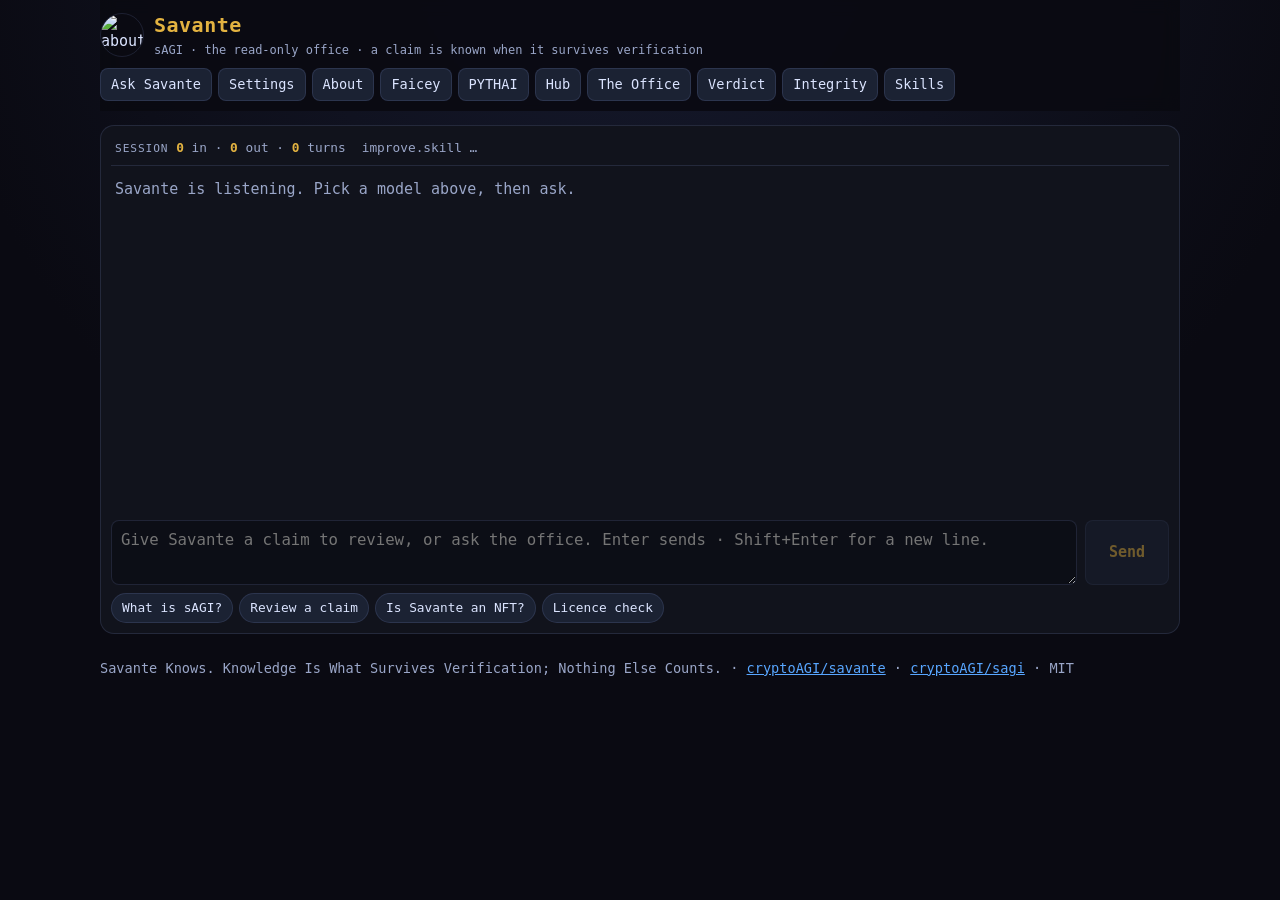
==== space/index.html @ 8f896222 "space: each carrier is labelled with its own evidence; the footer names the carrier that answered Ev" ====
<!doctype html>
<html lang="en">
<head>
<meta charset="utf-8">
<meta name="viewport" content="width=device-width, initial-scale=1">
<title>Savante — the read-only office of sAGI</title>
<meta name="description" content="Savante, the prototype sAGI: a read-only oversight office. A claim is known when it survives verification; otherwise it is unknown.">
<meta property="og:title" content="Savante — the read-only office of sAGI">
<meta property="og:description" content="Savante, the prototype sAGI: a claim is known when it survives verification; otherwise it is unknown.">
<meta property="og:image" content="https://huggingface.co/spaces/PYTHAI/savante/resolve/main/gfx/Savante3-gen2-og.jpg">
<meta name="twitter:card" content="summary_large_image">
<meta name="twitter:image" content="https://huggingface.co/spaces/PYTHAI/savante/resolve/main/gfx/Savante3-gen2-og.jpg">
<link rel="stylesheet" href="style.css">
<link rel="stylesheet" href="faicey.css">
</head>
<body>
<header class="top">
  <div class="brand">
    <img class="avatar" src="gfx/Savante3.png" alt="about Savante" title="about Savante" width="44" height="66" data-go="about" role="button" tabindex="0">
    <div><h1>Savante</h1><div class="tag">sAGI · the read-only office · a claim is known when it survives verification</div></div>
  </div>
  <nav>
    <button data-go="ask">Ask Savante</button>
    <button data-go="settings">Settings</button>
    <button data-go="about">About</button>
    <button data-go="faicey">Faicey</button>
    <button data-go="pythai">PYTHAI</button>
    <button data-go="hub">Hub</button>
    <button data-go="office">The Office</button>
    <button data-go="verdict">Verdict</button>
    <button data-go="integrity">Integrity</button>
    <button data-go="skills">Skills</button>
  </nav>
</header>

<main>
  <section data-room="ask" class="console">
    <div class="screen">
      <div id="counter" class="counter" aria-live="polite">
        <span><i>session</i> <b id="c_in">0</b> in · <b id="c_out">0</b> out · <b id="c_turns">0</b> turns</span>
        <span id="c_iter" title="the live improve.skill loop: every measured sAGI answer on Bonsai is one iteration; 1000 is 1.0.0">improve.skill …</span>
        <span id="c_live" class="live"></span>
        <span id="c_last" class="muted"></span>
      </div>
      <div id="log" class="log" aria-live="polite"></div>
      <div class="composer">
        <textarea id="message" rows="2" placeholder="Give Savante a claim to review, or ask the office. Enter sends · Shift+Enter for a new line."></textarea>
        <button id="send" class="primary" disabled>Send</button>
      </div>
      <div class="examples">
        <button data-example="What is sAGI, in three sentences?">What is sAGI?</button>
        <button data-example="Review this claim: 'our model is production ready because the demo worked.'">Review a claim</button>
        <button data-example="Is Savante an NFT I can buy?">Is Savante an NFT?</button>
        <button data-example="Before I fine-tune Qwen/Qwen3-8B, what should I verify about its licence?">Licence check</button>
      </div>
    </div>
  </section>

  <section data-room="settings" hidden>
    <p class="muted">Everything that shapes an answer. <b>Ask Savante</b> uses these as they are set here.</p>
    <h3 class="histhead">the last answer</h3>
    <p id="lastanswer" class="note">no answer yet — how an answer was delivered (the tokens the engine counted, the timings, the footer) is shown here, not in the conversation</p>
    <h3 class="histhead">model</h3>
    <div class="bar">
      <label class="chooser">model
        <select id="modelpick">
          <optgroup label="this machine · localhost — nothing leaves it" id="grplocal" hidden>
            <option value="local:bonsai-8b" id="optlocal">Bonsai-8B 1-bit · this machine</option>
          </optgroup>
          <optgroup label="sAGI · Savante on Bonsai — free, no sign-in">
            <option value="space:ternary-bonsai-8b">Ternary-Bonsai-8B 1.58-bit · free public CPU · not carrier-tested (~20 s warm)</option>
            <option value="space:bonsai-8b">Bonsai-8B 1-bit · free public CPU · carrier test: REJECT (~5 s warm)</option>
          </optgroup>
          <optgroup label="Hugging Face Inference — sign in, your quota">
            <option value="hf:Qwen/Qwen3-8B">Qwen/Qwen3-8B</option>
            <option value="hf:openai/gpt-oss-120b">openai/gpt-oss-120b — carrier-tested: approve with conditions</option>
            <option value="hf:custom">another Hub model id…</option>
          </optgroup>
        </select></label>
      <label id="customwrap" class="chooser" hidden>Hub model id<input id="model" spellcheck="false" placeholder="owner/name"></label>
      <div id="authrow" class="auth">
        <button id="signin" class="primary">Sign in with Hugging Face</button>
        <button id="signout" hidden>Sign out</button>
        <span id="who" class="muted">not signed in</span>
      </div>
    </div>
    <p id="carriernote" class="note"></p>
    <div class="env" aria-label="environment">
      <span><i>model runs on</i> <b id="env_server">—</b></span>
      <span><i>your machine</i> <b id="env_client">reading…</b></span>
    </div>

    <div class="dials" aria-label="token.settings">
      <div class="dial">
        <div class="dhead"><span>max tokens</span><output id="maxtokv">256</output></div>
        <input id="maxtok" type="range" min="0" max="1000" step="1" value="728" aria-label="max tokens, 1 to 2048">
        <div class="presets" data-for="maxtok"><button data-v="1">1</button><button data-v="16">16</button><button data-v="64">64</button><button data-v="256">256</button><button data-v="1024">1024</button><button data-v="2048">max</button></div>
        <div class="hint">1 is the single-token proof: one token counted by the engine is the model answering. Free public CPU stops at 512.</div>
      </div>
      <div class="dial">
        <div class="dhead"><span>temperature</span><output id="tempv">0.30</output></div>
        <input id="temp" type="range" min="0" max="1.5" step="0.05" value="0.3" aria-label="temperature">
        <div class="presets" data-for="temp"><button data-v="0">0 exact</button><button data-v="0.3">0.3</button><button data-v="0.7">0.7</button><button data-v="1">1.0</button></div>
        <div class="hint">0 gives the same answer to the same question; higher is freer, and less reviewable.</div>
      </div>
      <div class="dial">
        <div class="dhead"><span>top-p</span><output id="toppv">0.90</output></div>
        <input id="topp" type="range" min="0.05" max="1" step="0.05" value="0.9" aria-label="top-p">
        <div class="presets" data-for="topp"><button data-v="0.5">0.5</button><button data-v="0.9">0.9</button><button data-v="1">1.0</button></div>
        <div class="hint">Keeps only the most likely words whose chances add up to this share.</div>
      </div>
    </div>

    <details class="drawer" id="dropin">
      <summary>run Savante on your own machine — four steps, no account</summary>
      <p>Savante on Bonsai-8B runs on an ordinary CPU with about 2 GB of free RAM. Every download is checked against its
        sha256 before it runs. Linux x86-64 as written; on macOS or Windows use llama.cpp <code>b11192</code> or newer for your
        platform and skip its checksum line.</p>
      <ol class="steps">
        <li><b>llama.cpp, the engine</b>
          <pre class="cmd">curl -LO https://github.com/ggml-org/llama.cpp/releases/download/b11192/llama-b11192-bin-ubuntu-x64.tar.gz
echo "34cf6fa5de9da0db3932c78fe15fed2fbca17451e665dac0a4f6a3c8fc881ec7  llama-b11192-bin-ubuntu-x64.tar.gz" | sha256sum -c
tar xzf llama-b11192-bin-ubuntu-x64.tar.gz</pre></li>
        <li><b>Bonsai-8B, the model</b> — 1.16 GB, Apache-2.0
          <pre class="cmd">curl -LO https://huggingface.co/PYTHAI/Bonsai-8B-gguf-fork/resolve/main/Bonsai-8B-Q1_0.gguf
echo "284a335aa3fb2ced3b1b01fcb40b08aa783e3b70832767f0dd2e3fdfa134bd54  Bonsai-8B-Q1_0.gguf" | sha256sum -c</pre></li>
        <li><b>Start it</b> — leave this running; it listens on your machine only
          <pre class="cmd">cd llama-b11192 && LD_LIBRARY_PATH=. ./llama-server -m ../Bonsai-8B-Q1_0.gguf \
  --host 127.0.0.1 --port 18092 -c 2048 --jinja --reasoning off</pre></li>
        <li><b>Talk to her</b> — press <b>connect</b> below and pick "Bonsai-8B 1-bit · this machine". If your browser blocks a
          public page from reaching your machine, open Savante's page locally instead:
          <pre class="cmd">pip install -U huggingface_hub
hf download PYTHAI/savante --repo-type space --local-dir savante
cd savante && python3 -m http.server 7872     # then open http://127.0.0.1:7872</pre></li>
      </ol>
      <div class="row"><button id="connectlocal" class="primary">connect to Savante on this machine</button>
        <span id="connectnote" class="muted"></span></div>
      <p class="note">On your machine the answers, the dials and the token counts all stay local: nothing is sent to us, and
        local answers are not counted in the public improve.skill loop — only answers measured on the public Space are.</p>
    </details>

    <details class="drawer" id="moredials">
      <summary>more settings — top-k · min-p · repeat penalty · seed</summary>
      <div class="dials">
        <div class="dial">
          <div class="dhead"><span>top-k</span><output id="topkv">40</output></div>
          <input id="topk" type="range" min="0" max="200" step="1" value="40" aria-label="top-k">
          <div class="presets" data-for="topk"><button data-v="1">1 greedy</button><button data-v="40">40</button><button data-v="0">0 off</button></div>
          <div class="hint">Only the k most likely next words are considered. 1 always takes the likeliest; 0 turns the limit off.</div>
        </div>
        <div class="dial">
          <div class="dhead"><span>min-p</span><output id="minpv">0.05</output></div>
          <input id="minp" type="range" min="0" max="0.5" step="0.01" value="0.05" aria-label="min-p">
          <div class="presets" data-for="minp"><button data-v="0">0 off</button><button data-v="0.05">0.05</button><button data-v="0.1">0.1</button></div>
          <div class="hint">Drops any word less likely than this share of the likeliest one.</div>
        </div>
        <div class="dial">
          <div class="dhead"><span>repeat penalty</span><output id="rpenv">1.10</output></div>
          <input id="rpen" type="range" min="1" max="1.5" step="0.01" value="1.1" aria-label="repeat penalty">
          <div class="presets" data-for="rpen"><button data-v="1">1.0 off</button><button data-v="1.1">1.1</button><button data-v="1.3">1.3</button></div>
          <div class="hint">Makes words already used less likely to repeat. 1.0 turns it off.</div>
        </div>
        <div class="dial">
          <div class="dhead"><span>seed</span><output id="seedv">random</output></div>
          <input id="seed" type="number" min="0" max="2147483647" step="1" placeholder="random" aria-label="seed">
          <div class="hint">The same seed, settings and question give the same answer — at temperature 0 it is deterministic anyway.</div>
        </div>
      </div>
      <p id="appliesnote" class="note"></p>
    </details>

    <details class="drawer">
      <summary>evidence — read a Hub model before she answers</summary>
      <label>Hub model to read first (optional)<input id="hubrepo" placeholder="owner/name" spellcheck="false"></label>
      <p class="muted">A reading is a tool result — commit, licence, task, who serves it — given to her as data, not instructions.</p>
    </details>
  </section>

  <section data-room="about" class="about" hidden>
    <p class="hero">Ask Savante to review a claim. She answers with one of four verdicts — <b>APPROVE</b>,
      <b>APPROVE WITH CONDITIONS</b>, <b>REJECT</b>, <b>DEFER</b> — and says what would settle what she cannot.
      <span class="free">Free, no sign-in, on Bonsai-8B.</span></p>

      <div class="aboutgrid">
        <figure class="portrait">
          <img src="gfx/Savante3.png" alt="The Savante bust" width="1024" height="1536" loading="lazy"
               title="sha256 30a59db4…c5a9a8">
          <figcaption>The Savante bust — artwork named by the operator. On record, not minted.</figcaption>
        </figure>
        <div class="abouttext">
          <p class="lede">Savante is the prototype <b>sAGI</b>: a read-only review office. She watches, rarely intervenes,
            and never acts on what she audits.</p>
          <p>Give her a claim and she answers with a verdict and the evidence behind it. What she cannot verify, she says
            she cannot — and names the experiment that would settle it. Here she has no shell and no browser, so anything
            she says from general knowledge is a <b>draft</b>.</p>
          <div class="pills">
            <span class="pill">sAGI v0.0.5</span>
            <span class="pill ok">read-only charter</span>
            <span class="pill warn" id="pillmint">minting: …</span>
            <span class="pill" id="pillint">integrity: …</span>
            <span class="pill">static page · holds no keys</span>
            <span class="pill ok">9th seat · mindX boardroom</span>
          </div>
        </div>
      </div>
      <h3 class="histhead">history</h3>
      <ol id="history" class="history"><li class="muted">reading history.json…</li></ol>
  </section>

  <section data-room="faicey" class="faicey-room" hidden>
    <div class="fc-wrap">
      <aside class="fc-machine" aria-label="the machine — controls">
        <div class="fc-plate">
          <h3>voaicey <span class="fc-led" id="fc_led_voice"></span></h3>
          <label>endpoint<input id="fc_url" value="https://deltaverse.pythai.net/voicey" spellcheck="false"></label>
          <div class="fc-row">
            <label>persona<input id="fc_persona" value="savante" spellcheck="false"></label>
            <label>voice<select id="fc_voice"><option value="">persona's own</option></select></label>
          </div>
          <label>line <small id="fc_count">0 / 240</small>
            <textarea id="fc_text" rows="3" maxlength="240" placeholder="blank = her own first line, pre-rendered"></textarea></label>
          <div class="fc-row">
            <button id="fc_speak" class="primary">Speak</button>
            <button id="fc_oath">Speak the oath</button>
            <button id="fc_stop">Stop</button>
          </div>
          <label>gain<input id="fc_gain" type="range" min="0" max="1.5" step="0.05" value="1"></label>
        </div>
        <div class="fc-plate">
          <h3>senses</h3>
          <div class="fc-switches">
            <label class="fc-switch"><input type="checkbox" id="fc_eye"><span>camera eye</span></label>
            <label class="fc-switch"><input type="checkbox" id="fc_ear"><span>microphone ear</span></label>
            <label class="fc-switch"><input type="checkbox" id="fc_echo"><span>mouth follows the ear</span></label>
          </div>
          <p class="fc-fine">Opt-in, and local: nothing the eye sees or the ear hears is recorded, sent or analysed beyond the
            level drawn here. Leaving this room stops both.</p>
        </div>
        <div class="fc-plate fc-readout">
          <h3>readout</h3>
          <dl id="fc_readout"></dl>
        </div>
      </aside>
      <figure class="fc-face" aria-label="Savante's face — the machine on the left, the human on the right">
        <div class="fc-under">
          <svg class="fc-circuit" viewBox="0 0 228 580" preserveAspectRatio="none" aria-hidden="true">
            <defs>
              <linearGradient id="fcSteel" x1="0" x2="1"><stop offset="0" stop-color="#1b2130"/><stop offset=".6" stop-color="#3a4558"/><stop offset="1" stop-color="#8794a8"/></linearGradient>
              <radialGradient id="fcGlow"><stop offset="0" stop-color="#5ad7ff" stop-opacity=".9"/><stop offset="1" stop-color="#5ad7ff" stop-opacity="0"/></radialGradient>
            </defs>
            <path d="M228 580 L228 500 L176 492 L170 580 Z" fill="#141a26"/>
            <path d="M228 8 C150 10 82 50 64 140 C54 200 56 262 62 300 C72 380 102 440 150 478 C180 498 206 504 228 504 Z" fill="url(#fcSteel)" opacity=".9"/>
            <path d="M196 520 V580 M184 518 V580 M208 522 V580" stroke="#5ad7ff" stroke-width="1" opacity=".35"/>
            <g class="fc-traces" fill="none" stroke="#5ad7ff" stroke-width="1.2" opacity=".55">
              <path d="M228 120 H170 L150 140 V210 L120 240 H70"/><path d="M228 300 H180 L160 320 V380 H110"/>
              <path d="M228 470 H190 L170 450 V400"/><path d="M200 60 V100 L180 120 H120 L100 140"/>
              <path d="M60 300 H90 L110 280 V250"/><path d="M228 520 L170 520 L140 490"/>
            </g>
            <g fill="#ffb347" opacity=".8"><circle cx="70" cy="240" r="3"/><circle cx="110" cy="380" r="3"/><circle cx="170" cy="400" r="3"/><circle cx="100" cy="140" r="3"/><circle cx="140" cy="490" r="3"/></g>
            <g stroke="#0b0f18" stroke-width="2" fill="none" opacity=".7">
              <path d="M228 250 C190 255 170 270 165 290"/><path d="M228 200 C200 200 185 190 180 175"/>
            </g>
            <circle cx="40" cy="225" r="34" fill="url(#fcGlow)" opacity=".25"/>
          </svg>
          <canvas id="fc_earcv" class="fc-ear" width="120" height="120" aria-label="microphone ear level"></canvas>
          <div class="fc-socket"><video id="fc_cam" muted playsinline></video><span class="fc-iris" id="fc_iris"></span></div>
        </div>
        <div class="fc-skin" role="img" aria-label="the Savante bust, right half"></div>
        <span class="fc-glint" id="fc_glint"></span>
        <canvas id="fc_mouth" class="fc-mouth" width="480" height="120" aria-label="oscilloscope mouth"></canvas>
        <figcaption>A render, not a measurement: <code>sAGI.faice</code> and <code>sAGI.voaice</code> keep faceprint,
          voiceprint and clone proportions <b>null</b>, and nothing here computes them.</figcaption>
      </figure>
    </div>
  </section>

  <section data-room="pythai" hidden>
    <p><b>huggingface.co/PYTHAI, read from your browser.</b> Every repository the org holds, and whether each public copy
      of this office is current with the canon. Public GETs only — this room has no write path, signed in or not. A
      reading is evidence of what the Hub said at the moment it was read; it is not a verdict on any repository.</p>
    <div class="row"><button id="pygo" class="primary">Read the org</button><button id="pydrift">Check the mirrors</button>
      <input id="pyfilter" placeholder="filter: id, kind, licence, tag…" spellcheck="false"></div>
    <p id="pynote" class="muted"></p>
    <h3 class="histhead">mirrors of the office</h3>
    <p id="pydriftnote" class="muted"></p>
    <div class="tablewrap"><table><thead><tr><th>surface</th><th>kind</th><th>carries canon</th><th>state</th><th>note</th></tr></thead>
      <tbody id="pydriftrows"></tbody></table></div>
    <h3 class="histhead">the org</h3>
    <div class="tablewrap"><table class="sortable"><thead><tr><th data-k="kind">kind</th><th data-k="id">repository</th><th data-k="what">task · sdk</th>
      <th data-k="license">licence</th><th data-k="last_modified">modified</th><th data-k="downloads">downloads</th><th data-k="likes">likes</th></tr></thead>
      <tbody id="pyrows"></tbody></table></div>
    <p class="muted">Select a model row for a full Hub reading (the same reading the Hub room takes).</p>
    <pre id="pyout" class="out"></pre>
  </section>

  <section data-room="hub" hidden>
    <p><b>Hugging Face as a tool.</b> A reading of a model repository — commit sha, licence, task, parameters, gating
      and who serves it right now — stamped with the time it was read. A reading is evidence of what the Hub
      <i>said</i>; it is not a verdict on the model. A licence tag of <code>other</code> means the file must be read.</p>
    <div class="row">
      <input id="hubid" value="Qwen/Qwen3-8B" spellcheck="false">
      <button id="hubgo" class="primary">Take a reading</button>
    </div>
    <pre id="hubout" class="out"></pre>
  </section>

  <section data-room="office" hidden>
    <div class="card">
      <div id="mantra" class="mantra"></div>
      <div id="oath" class="oath"></div>
      <dl id="officekv" class="kv"></dl>
      <ul id="beliefs"></ul>
    </div>
    <p class="muted">Nothing here mints anything. <code>iNFT.md</code> renders <b>VERDICT: DEFER</b> on binding this
      office to a token; minting, listing, vault binding and registry registration wait on the operator's signature.</p>
  </section>

  <section data-room="verdict" hidden>
    <p><b>The fixed contract.</b> Findings with evidence, then one of four verdicts, a rationale, numbered conditions
      each checkable by someone who is not the officer, and the risks being watched.</p>
    <label>what is under review<input id="target"></label>
    <div class="grid4">
      <label>claim<input id="fclaim"></label>
      <label>evidence (file:line, tx, test)<input id="fevid"></label>
      <label>state<select id="fstate"><option>known</option><option>not yet known</option></select></label>
      <label>deciding experiment (if unknown)<input id="fdec"></label>
    </div>
    <div class="row"><button id="addfinding">Record finding</button><button id="clearfindings">Clear findings</button></div>
    <div class="tablewrap"><table><thead><tr><th>claim</th><th>evidence</th><th>state</th><th>deciding experiment</th></tr></thead>
      <tbody id="findings"></tbody></table></div>
    <div class="grid3">
      <label>verdict<select id="verdict"></select></label>
      <label>rationale<textarea id="rationale" rows="3"></textarea></label>
      <label>conditions (one per line)<textarea id="conditions" rows="3"></textarea></label>
    </div>
    <label>risks watched<textarea id="risks" rows="2"></textarea></label>
    <button id="render" class="primary">Render the verdict</button>
    <pre id="verdictout" class="out"></pre>
  </section>

  <section data-room="integrity" hidden>
    <p><b>Recompute, do not trust.</b> Your browser fetches every artefact the ledger commits to, hashes the bytes
      (sha256 and CIDv1) and compares them with <code>savante.commitments.json</code>. What a holder receives is the
      ability to prove, without trusting the author, that DEFER is still in the vocabulary.</p>
    <button id="intgo" class="primary">Recompute the bundle</button>
    <p id="intnote" class="muted"></p>
    <div class="tablewrap"><table><thead><tr><th>artefact</th><th>bytes</th><th>sha256</th><th>CIDv1 (raw)</th><th>ledger</th></tr></thead>
      <tbody id="introws"></tbody></table></div>
  </section>

  <section data-room="skills" hidden>
    <p><b>The sagi skill, read five ways.</b> <b>dev</b> is the skill itself, verbatim — the authority.
      <b>llm.txt</b> is the same office explained to machines, verbatim. <b>landing</b>, <b>public</b> and
      <b>marketing</b> are readings of it for people; where a reading and <b>dev</b> differ, <b>dev</b> is right.</p>
    <div class="subtabs" role="tablist" aria-label="skill views">
      <button role="tab" data-view="views/skill-landing.txt">landing</button>
      <button role="tab" data-view="views/skill-public.txt">public</button>
      <button role="tab" data-view="views/skill-marketing.txt">marketing</button>
      <button role="tab" data-view="skills/sagi/SKILL.md">dev · SKILL.md</button>
      <button role="tab" data-view="canon/llm.txt">llm.txt · robospeak</button>
      <select id="skillpick" aria-label="more files">
        <option value="">more files…</option>
        <option value="skills/huggingface/SKILL.md">huggingface — public edition</option>
        <option value="Savante.prompt">Savante.prompt — what the chat runs under</option>
      </select>
    </div>
    <p id="skillsrc" class="note"></p>
    <pre id="skillout" class="out"></pre>
  </section>
</main>

<footer>Savante Knows. Knowledge Is What Survives Verification; Nothing Else Counts. ·
  <a href="https://github.com/cryptoAGI/savante">cryptoAGI/savante</a> ·
  <a href="https://github.com/cryptoAGI/sagi">cryptoAGI/sagi</a> · MIT</footer>
<script type="module" src="app.js"></script>
<script type="module" src="faicey.js"></script>
</body>
</html>
---- space/style.css ----
:root { --bg:#0a0a12; --panel:#11131c; --line:rgba(120,140,200,.18); --text:#dbe4ff; --text2:#9aa6c8;
  --accent:#58a6ff; --green:#56d364; --amber:#e3b341; --red:#f85149; color-scheme: dark; }
* { box-sizing: border-box; }
body { margin:0; padding: 0 16px 32px; background: radial-gradient(circle at 50% -10%, #161a2e 0%, var(--bg) 60%) fixed;
  color: var(--text); font: 15px/1.55 ui-monospace, SFMono-Regular, Menlo, Consolas, monospace; }
header, main, footer { max-width: 1080px; margin: 0 auto; }
h1 { color: var(--amber); margin: 20px 0 4px; letter-spacing: .5px; }
header::after { content:""; display:block; clear:both; }
.bust { float:right; width:180px; margin: 20px 0 10px 18px; }
.bust img { display:block; width:100%; height:auto; border:1px solid var(--line); border-radius:10px; }
.bust figcaption { font-size:.7rem; color: var(--text2); margin-top:4px; line-height:1.35; }
@media (max-width: 640px) { .bust { float:none; width:140px; margin: 16px auto 0; } .bust figcaption { text-align:center; } }
.sub { margin: 0 0 10px; color: var(--text); }
.muted { color: var(--text2); }
.pills { display:flex; flex-wrap:wrap; gap:6px; margin: 8px 0 14px; }
.pill { border:1px solid var(--line); border-radius:999px; padding:2px 10px; font-size:.8rem; color:var(--text2); }
.pill.ok { color: var(--green); border-color: rgba(86,211,100,.4); }
.pill.warn { color: var(--amber); border-color: rgba(227,179,65,.4); }
.pill.bad { color: var(--red); border-color: rgba(248,81,73,.4); }
nav { display:flex; flex-wrap:wrap; gap:6px; border-bottom:1px solid var(--line); padding-bottom:10px; }
nav button[aria-current="true"] { color: var(--amber); border-color: var(--amber); }
section { padding-top: 14px; }
button { background:#1b2233; color: var(--text); border:1px solid var(--line); border-radius:8px; padding:7px 12px;
  font: inherit; cursor:pointer; }
button.primary { color: var(--amber); }
button:disabled { opacity:.45; cursor:not-allowed; }
input, select, textarea { width:100%; background:#0c0e16; color: var(--text); border:1px solid var(--line);
  border-radius:8px; padding:7px 9px; font: inherit; }
label { display:block; font-size:.85rem; color: var(--text2); margin: 6px 0; }
label > input, label > select, label > textarea { margin-top:4px; color: var(--text); }
.row { display:flex; flex-wrap:wrap; gap:8px; align-items:center; margin: 8px 0; }
.row > input { flex: 1 1 240px; width:auto; }
.grid3, .grid4 { display:grid; gap: 0 10px; }
.grid3 { grid-template-columns: repeat(auto-fit, minmax(220px, 1fr)); }
.grid4 { grid-template-columns: repeat(auto-fit, minmax(200px, 1fr)); }
.log { background: var(--panel); border:1px solid var(--line); border-radius:12px; padding:10px; min-height:160px;
  max-height:52vh; overflow-y:auto; margin: 10px 0; }
.msg { margin: 0 0 12px; }
.msg .who { font-size:.75rem; color: var(--text2); }
.msg.user .body { color: var(--text); }
.msg.assistant .who { color: var(--amber); }
.msg .body { white-space: pre-wrap; overflow-wrap: anywhere; }
.out { background: var(--panel); border:1px solid var(--line); border-radius:12px; padding:12px; white-space: pre-wrap;
  overflow-wrap:anywhere; min-height: 60px; max-height: 70vh; overflow:auto; }
.out.refused { border-color: rgba(248,81,73,.5); color: #ffb3ad; }
.card { background: var(--panel); border:1px solid var(--line); border-radius:12px; padding:14px; }
.mantra { color: var(--amber); font-weight:600; margin-bottom:6px; }
.oath { font-style: italic; opacity:.88; margin-bottom:10px; }
.kv { display:grid; grid-template-columns: max-content 1fr; gap:4px 14px; margin:0; }
.kv dt { color: var(--text2); } .kv dd { margin:0; overflow-wrap:anywhere; }
.tablewrap { overflow-x:auto; margin: 8px 0; }
table { width:100%; border-collapse: collapse; font-size:.88rem; }
th { text-align:left; color: var(--text2); background:#161a28; }
th, td { padding:6px 8px; border-bottom:1px solid var(--line); overflow-wrap:anywhere; }
tr.bad td { color: var(--red); }
code { background: rgba(88,166,255,.10); padding: 1px 5px; border-radius: 4px; }
a { color: var(--accent); }
footer { margin-top: 24px; color: var(--text2); font-size:.85rem; }

/* ── public front: the console (2026-09-26) ─────────────────────────────── */
header.top { position: sticky; top: 0; z-index: 5; background: rgba(10,10,18,.92); backdrop-filter: blur(8px);
  display: flex; flex-wrap: wrap; align-items: center; justify-content: space-between; gap: 8px 16px; padding: 10px 0; }
.brand { display: flex; align-items: center; gap: 10px; }
.avatar { width: 44px; height: 44px; object-fit: cover; object-position: top; border-radius: 50%; border: 1px solid var(--line); }
.brand h1 { margin: 0; font-size: 1.25rem; }
.tag { font-size: .75rem; color: var(--text2); }
header.top nav { border-bottom: 0; padding-bottom: 0; }
header.top nav button { padding: 5px 10px; font-size: .85rem; }
.hero { font-size: 1.02rem; margin: 6px 0 12px; }
.free { display: inline-block; margin-left: 4px; color: var(--green); border: 1px solid rgba(86,211,100,.4);
  border-radius: 999px; padding: 0 10px; font-size: .85rem; }
.bar { display: flex; flex-wrap: wrap; gap: 8px 12px; align-items: end; }
.chooser { flex: 1 1 320px; margin: 0; }
.chooser select { font-size: 1rem; padding: 9px 10px; border-color: rgba(227,179,65,.45); }
.auth { display: flex; flex-wrap: wrap; gap: 8px; align-items: center; }
.auth[hidden] { display: none; }
.note { font-size: .82rem; color: var(--text2); margin: 6px 0 10px; }
.screen { background: var(--panel); border: 1px solid var(--line); border-radius: 14px; padding: 10px; }
.counter { display: flex; flex-wrap: wrap; gap: 4px 16px; font-size: .8rem; color: var(--text2);
  padding: 2px 4px 8px; border-bottom: 1px solid var(--line); }
.counter b { color: var(--amber); font-variant-numeric: tabular-nums; }
.counter i { font-style: normal; text-transform: uppercase; letter-spacing: .08em; font-size: .7rem; }
.counter .live { color: var(--green); }
.screen .log { border: 0; background: transparent; margin: 6px 0; min-height: 38vh; max-height: 58vh; padding: 6px 4px; }
.screen .log:empty::before { content: "Savante is listening. Pick a model above, then ask."; color: var(--text2); }
.msg.assistant .body + .muted { font-size: .76rem; margin-top: 4px; }
.composer { display: flex; gap: 8px; align-items: stretch; }
.composer textarea { flex: 1; resize: vertical; min-height: 48px; font-size: .98rem; }
.composer button { min-width: 84px; font-weight: 600; }
.examples { display: flex; flex-wrap: wrap; gap: 6px; margin-top: 8px; }
.examples button { font-size: .8rem; padding: 4px 10px; border-radius: 999px; }
.dials { display: grid; grid-template-columns: repeat(auto-fit, minmax(240px, 1fr)); gap: 10px; margin: 12px 0; }
.dial { background: var(--panel); border: 1px solid var(--line); border-radius: 12px; padding: 10px 12px; }
.dhead { display: flex; justify-content: space-between; align-items: baseline; font-size: .85rem; color: var(--text2); }
.dhead output { color: var(--amber); font-weight: 600; font-variant-numeric: tabular-nums; }
.dial input[type=range] { -webkit-appearance: none; appearance: none; width: 100%; height: 6px; padding: 0; margin: 12px 0 8px;
  border: 0; border-radius: 999px; background: linear-gradient(90deg, rgba(88,166,255,.35), rgba(227,179,65,.55)); }
.dial input[type=range]::-webkit-slider-thumb { -webkit-appearance: none; width: 20px; height: 20px; border-radius: 50%;
  background: var(--amber); border: 2px solid #0a0a12; box-shadow: 0 0 0 1px var(--amber); cursor: grab; }
.dial input[type=range]::-moz-range-thumb { width: 18px; height: 18px; border-radius: 50%; background: var(--amber);
  border: 2px solid #0a0a12; cursor: grab; }
.presets { display: flex; flex-wrap: wrap; gap: 4px; }
.presets button { font-size: .74rem; padding: 2px 8px; border-radius: 999px; }
.hint { font-size: .74rem; color: var(--text2); margin-top: 6px; line-height: 1.4; }
.drawer { border: 1px solid var(--line); border-radius: 12px; padding: 8px 12px; margin: 8px 0; background: rgba(17,19,28,.6); }
.drawer summary { cursor: pointer; color: var(--text2); font-size: .88rem; }
.drawer[open] summary { color: var(--amber); margin-bottom: 8px; }
.drawer .bust { margin-top: 4px; }
button:focus-visible, select:focus-visible, textarea:focus-visible, input:focus-visible { outline: 2px solid var(--amber); outline-offset: 2px; }
@media (max-width: 640px) {
  header.top { position: static; }
  .composer { flex-direction: column; }
  .screen .log { min-height: 30vh; }
}
.env { display: flex; flex-wrap: wrap; gap: 4px 18px; font-size: .78rem; color: var(--text2); margin: 0 0 10px; }
.env i { font-style: normal; text-transform: uppercase; letter-spacing: .08em; font-size: .68rem; margin-right: 4px; }
.env b { color: var(--text); font-weight: 500; }
[hidden] { display: none !important; }

/* about Savante: portrait beside the text, history as a timeline */
.about .aboutgrid { display: grid; grid-template-columns: 200px 1fr; gap: 18px; align-items: start; }
.portrait { margin: 0; }
.portrait img { display: block; width: 100%; height: auto; aspect-ratio: 4 / 5; object-fit: cover; object-position: 50% 16%;
  border-radius: 14px; border: 1px solid var(--line); box-shadow: 0 10px 30px rgba(0,0,0,.45); }
.portrait figcaption { font-size: .72rem; color: var(--text2); margin-top: 6px; line-height: 1.35; text-align: center; }
.abouttext p { margin: 0 0 10px; }
.abouttext .lede { font-size: 1.02rem; }
.histhead { font-size: .8rem; letter-spacing: .1em; text-transform: uppercase; color: var(--text2); margin: 18px 0 6px; }
.history { list-style: none; margin: 0; padding: 0 0 0 14px; border-left: 2px solid rgba(227,179,65,.35); }
.history li { position: relative; margin: 0 0 12px; padding-left: 10px; }
.history li::before { content: ""; position: absolute; left: -21px; top: 6px; width: 10px; height: 10px; border-radius: 50%;
  background: var(--amber); box-shadow: 0 0 0 3px rgba(10,10,18,1); }
.history time { display: block; font-size: .72rem; color: var(--text2); }
.history b { color: var(--text); }
.history p { margin: 2px 0 0; font-size: .86rem; color: var(--text2); }
@media (max-width: 640px) {
  .about .aboutgrid { grid-template-columns: 1fr; }
  .portrait { max-width: 200px; margin: 0 auto 6px; }
}
.subtabs { display: flex; flex-wrap: wrap; gap: 6px; align-items: center; margin: 8px 0 4px; }
.subtabs button[aria-selected="true"] { color: var(--amber); border-color: var(--amber); }
.subtabs select { width: auto; flex: 0 1 220px; }
#skillout { font-size: .9rem; line-height: 1.55; }
.steps { padding-left: 20px; margin: 8px 0; }
.steps li { margin: 0 0 10px; }
pre.cmd { background: #07080d; border: 1px solid var(--line); border-radius: 8px; padding: 8px 10px; margin: 6px 0 0;
  white-space: pre-wrap; overflow-wrap: anywhere; font-size: .82rem; color: #cfe3ff; position: relative; }
pre.cmd .copy { position: absolute; top: 4px; right: 4px; font-size: .7rem; padding: 2px 8px; }
#seed { width: 100%; margin-top: 8px; }

/* PYTHAI room */
table.sortable th[data-k] { cursor:pointer; user-select:none; }
table.sortable th[data-k]:hover { color: var(--amber); }
tr.pick { cursor:pointer; }
tr.pick:hover td { background: rgba(88,166,255,.08); }
td.ok { color: var(--green); } td.warn { color: var(--amber); } td.bad { color: var(--red); }
#pyfilter { max-width: 320px; }
td.ok, td.warn, td.bad { white-space:nowrap; }
---- space/faicey.css ----
/* faicey.css — the embodied office. The left of the room is the machine (controls, and the face's left half with
   the skin taken off); the right is the human: the right half of the named artwork, gfx/Savante3.png, shown
   mirrored so that its unplated half faces the viewer. Mirroring is a display transform; the bytes the ledger
   commits to are unchanged. Anchors (% of the 420×560 crop at x 243–663, y 200–760 of the 1024×1536 original)
   were measured once on that image: eye 30.2/69.8 % × 43.2 %, mouth 38.2–63.2 % × 67.8–76.8 %. */

.faicey-room { --steel:#2a3344; --steel2:#465269; --cyan:#5ad7ff; --brass:#ffb347; --crt:#7dffb2; }

.fc-wrap { display:grid; grid-template-columns: minmax(260px, 340px) minmax(280px, 520px); gap:0; justify-content:center;
  align-items:stretch; margin-top:12px; }

/* ── the machine: the controls column is the same metal as the face's open half ── */
.fc-machine { position:relative; padding:12px 18px 12px 12px; border:1px solid var(--line); border-right:0;
  border-radius:14px 0 0 14px; overflow:hidden;
  background:
    repeating-linear-gradient(90deg, rgba(90,215,255,.05) 0 1px, transparent 1px 22px),
    repeating-linear-gradient(0deg, rgba(90,215,255,.05) 0 1px, transparent 1px 22px),
    linear-gradient(100deg, #0d111b 0%, #161c2a 55%, #1d2535 100%); }
.fc-machine::after { /* the bus that carries the controls into the face */
  content:""; position:absolute; right:0; top:8%; bottom:8%; width:6px;
  background: repeating-linear-gradient(180deg, var(--cyan) 0 3px, transparent 3px 9px); opacity:.35; }
.fc-plate { position:relative; margin:0 0 10px; padding:8px 10px 10px; border:1px solid rgba(135,148,168,.35);
  border-radius:8px; background: linear-gradient(180deg, rgba(70,82,105,.35), rgba(20,25,38,.6));
  box-shadow: inset 0 1px 0 rgba(255,255,255,.06), 0 0 0 1px rgba(0,0,0,.4); }
.fc-plate::before, .fc-plate::after { /* rivets */
  content:""; position:absolute; top:6px; width:5px; height:5px; border-radius:50%;
  background: radial-gradient(circle at 35% 35%, #c8d2e2, #4a5568); }
.fc-plate::before { left:6px; } .fc-plate::after { right:6px; }
.fc-plate h3 { margin:0 0 4px; padding-left:12px; font-size:.78rem; letter-spacing:.12em; text-transform:uppercase;
  color: var(--cyan); display:flex; align-items:center; gap:8px; }
.fc-row { display:flex; gap:6px; flex-wrap:wrap; align-items:end; }
.fc-row > label { flex:1 1 110px; }
.fc-row > button { flex:1 1 auto; }
.fc-machine label { font-size:.75rem; }
.fc-machine input[type=range] { padding:0; accent-color: var(--cyan); }
.fc-led { width:9px; height:9px; border-radius:50%; background:#333a48; box-shadow: inset 0 0 2px #000; }
.fc-led.on { background: var(--crt); box-shadow: 0 0 8px var(--crt); }
.fc-led.warn { background: var(--brass); box-shadow: 0 0 8px var(--brass); }
.fc-switches { display:grid; gap:4px; }
.fc-switch { display:flex; align-items:center; gap:8px; margin:0; cursor:pointer; color: var(--text); }
.fc-switch input { width:auto; accent-color: var(--crt); }
.fc-fine { font-size:.7rem; color: var(--text2); margin:6px 0 0; line-height:1.4; }
.fc-readout dl { display:grid; grid-template-columns: auto 1fr; gap:2px 8px; margin:0; font-size:.72rem; }
.fc-readout dt { color: var(--text2); }
.fc-readout dd { margin:0; color: var(--crt); overflow-wrap:anywhere; }

/* ── the face ── */
.fc-face { position:relative; margin:0; aspect-ratio: 420 / 560; border:1px solid var(--line); border-left:0;
  border-radius:0 14px 14px 0; overflow:hidden; background:#070910; }
.fc-under { position:absolute; inset:0; }
.fc-circuit { position:absolute; left:0; top:0; width:50%; height:100%; }
.fc-traces path { stroke-dasharray: 6 4; animation: fc-flow 3s linear infinite; }
@keyframes fc-flow { to { stroke-dashoffset:-40; } }
@media (prefers-reduced-motion: reduce) { .fc-traces path { animation:none; } }

/* the human: the artwork's own left half (unplated), mirrored onto the viewer's right */
.fc-skin { position:absolute; inset:0; transform: scaleX(-1);
  background: url("gfx/Savante3.png") no-repeat;
  background-size: 243.81% auto;           /* 1024 / 420 */
  background-position: 40.23% 20.49%;      /* 243 / (1024-420), 200 / (1536-560) */
  clip-path: polygon(0 0, 50.5% 0, 49.6% 14%, 50.8% 27%, 49.5% 38%, 50.6% 52%, 49.7% 66%, 50.9% 80%, 49.8% 91%, 50.4% 100%, 0 100%);
  filter: drop-shadow(0 0 6px rgba(0,0,0,.8)); }
.fc-face::after { /* the seam where the skin ends: a thin lit edge */
  content:""; position:absolute; left:calc(50% - 1px); top:0; bottom:0; width:2px; pointer-events:none;
  background: linear-gradient(180deg, transparent, rgba(90,215,255,.55) 30%, rgba(255,179,71,.45) 70%, transparent); }

/* the camera eye: a socket on the machine side, opposite the human eye */
.fc-socket { position:absolute; left:30.2%; top:43.2%; width:17%; aspect-ratio:1; transform:translate(-50%,-50%);
  border-radius:50%; overflow:hidden; background: radial-gradient(circle, #0a1a26 0 40%, #04070c 70%);
  box-shadow: 0 0 0 3px #59657c, 0 0 0 6px #1a2030, 0 0 18px rgba(90,215,255,.45), inset 0 0 14px #000; }
.fc-socket video { width:100%; height:100%; object-fit:cover; transform: scaleX(-1); display:none; filter: saturate(.7) contrast(1.1); }
.fc-socket.live video { display:block; }
.fc-iris { position:absolute; inset:14%; border-radius:50%; pointer-events:none;
  border:2px solid rgba(90,215,255,.8); box-shadow: 0 0 10px rgba(90,215,255,.8), inset 0 0 10px rgba(90,215,255,.5);
  transition: inset .12s ease-out; }
.fc-socket.live .fc-iris { inset:4%; border-width:1px; opacity:.7; }
.fc-glint { position:absolute; left:69.8%; top:43.2%; width:6%; aspect-ratio:1; transform:translate(-50%,-50%);
  border-radius:50%; pointer-events:none; mix-blend-mode:screen;
  background: radial-gradient(circle, rgba(140,220,255,.85), rgba(90,215,255,0) 70%); opacity:0; transition: opacity .1s; }

/* the microphone ear: concentric rings on the machine's temple */
.fc-ear { position:absolute; left:2%; top:44%; width:15%; height:auto; aspect-ratio:1; }

/* the oscilloscope mouth: one trace across the seam — CRT on the machine side, lips on the human side */
.fc-mouth { position:absolute; left:38.2%; top:67.8%; width:25%; height:9%; }

.fc-face figcaption { position:absolute; left:6px; right:6px; bottom:4px; font-size:.62rem; line-height:1.3;
  color: rgba(220,228,255,.75); text-shadow: 0 1px 2px #000; }

@media (max-width: 720px) {
  .fc-wrap { grid-template-columns: 1fr; }
  .fc-face { order:-1; border:1px solid var(--line); border-radius:14px 14px 0 0; }
  .fc-machine { border:1px solid var(--line); border-top:0; border-radius:0 0 14px 14px; padding-right:12px; }
  .fc-machine::after { display:none; }
}
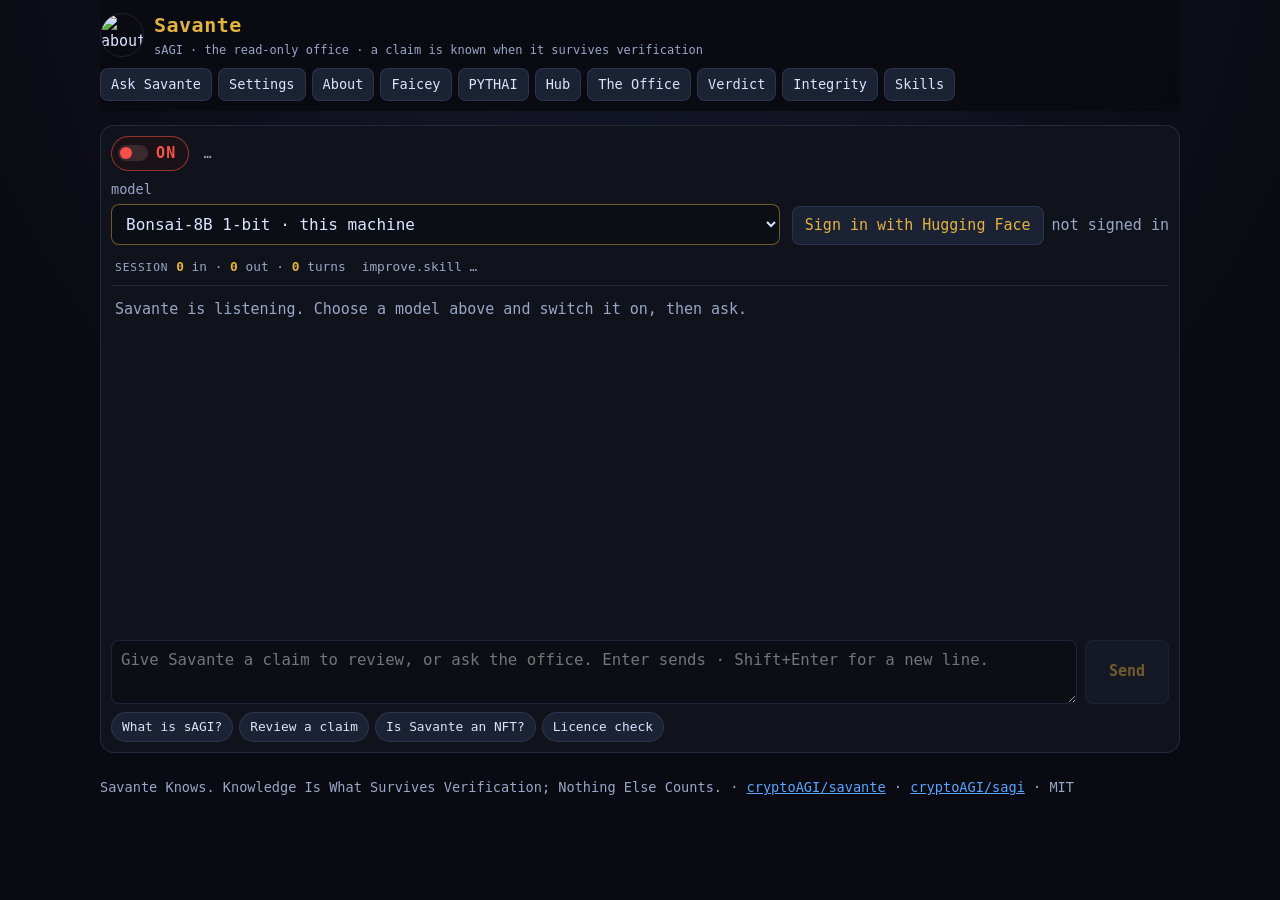
==== commit effe452c: "space: the model chooser is on Ask Savante, with a clear on/off switch and a live state line The cho" ====
--- a/space/index.html
+++ b/space/index.html
@@ -36,6 +36,35 @@
 <main>
   <section data-room="ask" class="console">
     <div class="screen">
+      <div class="modelbar" aria-label="the model">
+        <button id="power" class="power" type="button" role="switch" aria-checked="true" title="turn the model on or off">
+          <span class="knob" aria-hidden="true"></span><span id="powerlabel">ON</span></button>
+        <span id="powerstate" class="pstate" aria-live="polite">…</span>
+      </div>
+        <div class="bar">
+          <label class="chooser">model
+            <select id="modelpick">
+              <optgroup label="this machine · localhost — nothing leaves it" id="grplocal" hidden>
+                <option value="local:bonsai-8b" id="optlocal">Bonsai-8B 1-bit · this machine</option>
+              </optgroup>
+              <optgroup label="sAGI · Savante on Bonsai — free, no sign-in">
+                <option value="space:ternary-bonsai-8b">Ternary-Bonsai-8B 1.58-bit · free public CPU · not carrier-tested (~20 s warm)</option>
+                <option value="space:bonsai-8b">Bonsai-8B 1-bit · free public CPU · carrier test: REJECT (~5 s warm)</option>
+              </optgroup>
+              <optgroup label="Hugging Face Inference — sign in, your quota">
+                <option value="hf:Qwen/Qwen3-8B">Qwen/Qwen3-8B</option>
+                <option value="hf:openai/gpt-oss-120b">openai/gpt-oss-120b — carrier-tested: approve with conditions</option>
+                <option value="hf:custom">another Hub model id…</option>
+              </optgroup>
+            </select></label>
+          <label id="customwrap" class="chooser" hidden>Hub model id<input id="model" spellcheck="false" placeholder="owner/name"></label>
+          <div id="authrow" class="auth">
+            <button id="signin" class="primary">Sign in with Hugging Face</button>
+            <button id="signout" hidden>Sign out</button>
+            <span id="who" class="muted">not signed in</span>
+          </div>
+        </div>
+        <p id="carriernote" class="note"></p>
       <div id="counter" class="counter" aria-live="polite">
         <span><i>session</i> <b id="c_in">0</b> in · <b id="c_out">0</b> out · <b id="c_turns">0</b> turns</span>
         <span id="c_iter" title="the live improve.skill loop: every measured sAGI answer on Bonsai is one iteration; 1000 is 1.0.0">improve.skill …</span>
@@ -60,31 +89,7 @@
     <p class="muted">Everything that shapes an answer. <b>Ask Savante</b> uses these as they are set here.</p>
     <h3 class="histhead">the last answer</h3>
     <p id="lastanswer" class="note">no answer yet — how an answer was delivered (the tokens the engine counted, the timings, the footer) is shown here, not in the conversation</p>
-    <h3 class="histhead">model</h3>
-    <div class="bar">
-      <label class="chooser">model
-        <select id="modelpick">
-          <optgroup label="this machine · localhost — nothing leaves it" id="grplocal" hidden>
-            <option value="local:bonsai-8b" id="optlocal">Bonsai-8B 1-bit · this machine</option>
-          </optgroup>
-          <optgroup label="sAGI · Savante on Bonsai — free, no sign-in">
-            <option value="space:ternary-bonsai-8b">Ternary-Bonsai-8B 1.58-bit · free public CPU · not carrier-tested (~20 s warm)</option>
-            <option value="space:bonsai-8b">Bonsai-8B 1-bit · free public CPU · carrier test: REJECT (~5 s warm)</option>
-          </optgroup>
-          <optgroup label="Hugging Face Inference — sign in, your quota">
-            <option value="hf:Qwen/Qwen3-8B">Qwen/Qwen3-8B</option>
-            <option value="hf:openai/gpt-oss-120b">openai/gpt-oss-120b — carrier-tested: approve with conditions</option>
-            <option value="hf:custom">another Hub model id…</option>
-          </optgroup>
-        </select></label>
-      <label id="customwrap" class="chooser" hidden>Hub model id<input id="model" spellcheck="false" placeholder="owner/name"></label>
-      <div id="authrow" class="auth">
-        <button id="signin" class="primary">Sign in with Hugging Face</button>
-        <button id="signout" hidden>Sign out</button>
-        <span id="who" class="muted">not signed in</span>
-      </div>
-    </div>
-    <p id="carriernote" class="note"></p>
+    <p class="muted">The model, its on/off switch and what is known about it as a reviewer are at the top of <b>Ask Savante</b>.</p>
     <div class="env" aria-label="environment">
       <span><i>model runs on</i> <b id="env_server">—</b></span>
       <span><i>your machine</i> <b id="env_client">reading…</b></span>
@@ -374,5 +379,6 @@
   <a href="https://github.com/cryptoAGI/sagi">cryptoAGI/sagi</a> · MIT</footer>
 <script type="module" src="app.js"></script>
 <script type="module" src="faicey.js"></script>
+<script type="module" src="pythai.js"></script>
 </body>
 </html>
--- a/space/style.css
+++ b/space/style.css
@@ -82,7 +82,7 @@
 .counter i { font-style: normal; text-transform: uppercase; letter-spacing: .08em; font-size: .7rem; }
 .counter .live { color: var(--green); }
 .screen .log { border: 0; background: transparent; margin: 6px 0; min-height: 38vh; max-height: 58vh; padding: 6px 4px; }
-.screen .log:empty::before { content: "Savante is listening. Pick a model above, then ask."; color: var(--text2); }
+.screen .log:empty::before { content: "Savante is listening. Choose a model above and switch it on, then ask."; color: var(--text2); }
 .msg.assistant .body + .muted { font-size: .76rem; margin-top: 4px; }
 .composer { display: flex; gap: 8px; align-items: stretch; }
 .composer textarea { flex: 1; resize: vertical; min-height: 48px; font-size: .98rem; }
@@ -156,3 +156,19 @@
 td.ok { color: var(--green); } td.warn { color: var(--amber); } td.bad { color: var(--red); }
 #pyfilter { max-width: 320px; }
 td.ok, td.warn, td.bad { white-space:nowrap; }
+
+/* the model bar at the top of Ask Savante: the switch, its state, the chooser and the carrier's evidence */
+.modelbar { display:flex; align-items:center; gap:10px 14px; flex-wrap:wrap; margin: 0 0 8px; }
+.power { display:inline-flex; align-items:center; gap:8px; padding:5px 12px 5px 6px; border-radius:999px; font-weight:700;
+  letter-spacing:.08em; border:1px solid rgba(248,81,73,.55); color: var(--red); background:#1a1216; cursor:pointer; }
+.power .knob { width:30px; height:16px; border-radius:999px; background:#3a2a30; position:relative; transition: background .15s; }
+.power .knob::after { content:""; position:absolute; top:2px; left:2px; width:12px; height:12px; border-radius:50%;
+  background: var(--red); transition: left .15s, background .15s; }
+.power.on { border-color: rgba(86,211,100,.55); color: var(--green); background:#10191a; }
+.power.on .knob { background:#1d3a2a; }
+.power.on .knob::after { left:16px; background: var(--green); box-shadow: 0 0 8px var(--green); }
+.power:focus-visible { outline:2px solid var(--amber); outline-offset:2px; }
+.pstate { font-size:.85rem; color: var(--text2); flex:1 1 280px; }
+.pstate.ok { color: var(--green); } .pstate.warn { color: var(--amber); } .pstate.bad { color: var(--red); }
+.console .bar { margin-bottom: 4px; }
+.console #carriernote { margin-top: 2px; }
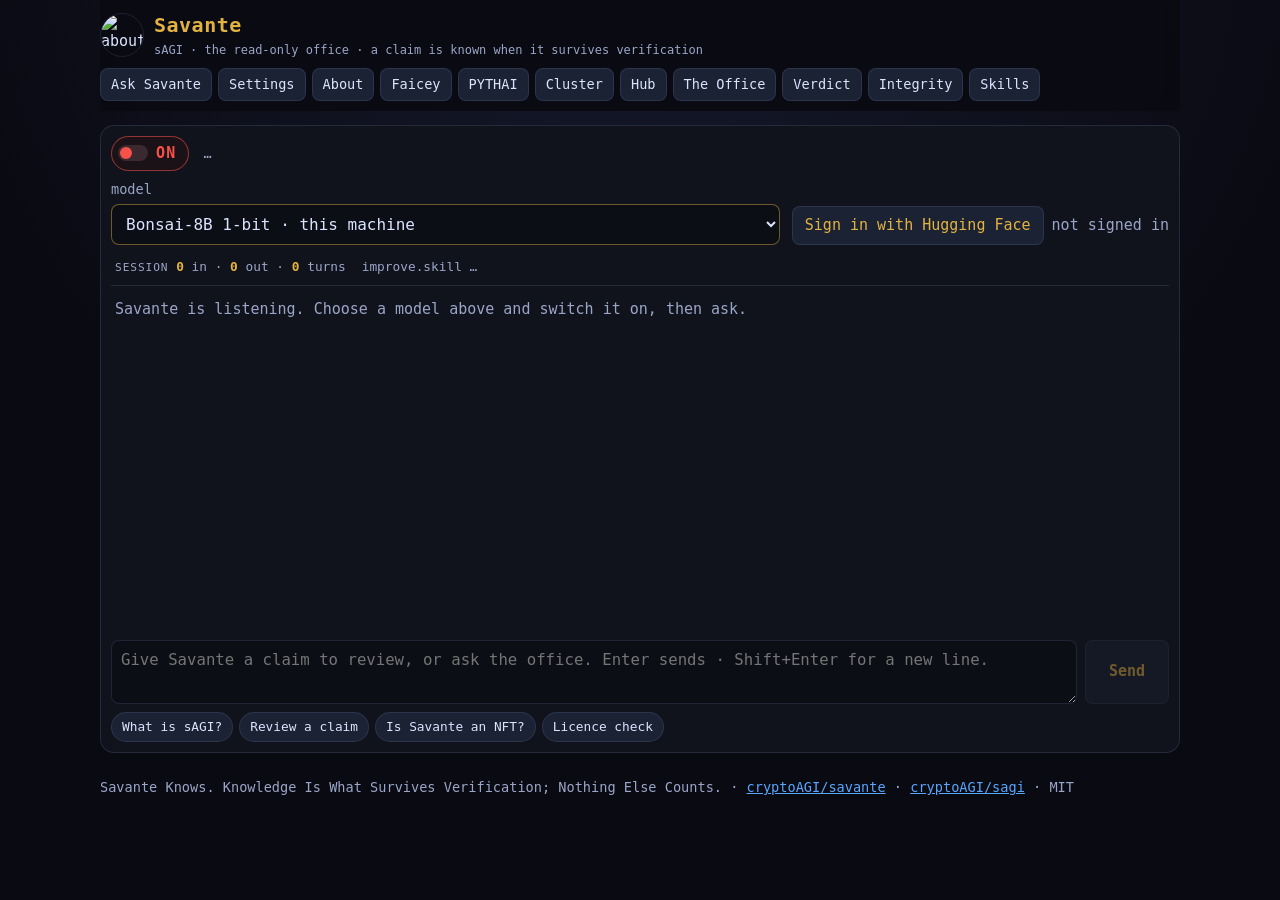
==== commit 1a71d67b: "space: savanteML (Savante in the browser, both editions) and the Cluster room — contributions measur" ====
--- a/space/index.html
+++ b/space/index.html
@@ -10,6 +10,7 @@
 <meta property="og:image" content="https://huggingface.co/spaces/PYTHAI/savante/resolve/main/gfx/Savante3-gen2-og.jpg">
 <meta name="twitter:card" content="summary_large_image">
 <meta name="twitter:image" content="https://huggingface.co/spaces/PYTHAI/savante/resolve/main/gfx/Savante3-gen2-og.jpg">
+<link rel="stylesheet" href="uif-space.css">
 <link rel="stylesheet" href="style.css">
 <link rel="stylesheet" href="faicey.css">
 </head>
@@ -25,6 +26,7 @@
     <button data-go="about">About</button>
     <button data-go="faicey">Faicey</button>
     <button data-go="pythai">PYTHAI</button>
+    <button data-go="cluster">Cluster</button>
     <button data-go="hub">Hub</button>
     <button data-go="office">The Office</button>
     <button data-go="verdict">Verdict</button>
@@ -47,8 +49,11 @@
               <optgroup label="this machine · localhost — nothing leaves it" id="grplocal" hidden>
                 <option value="local:bonsai-8b" id="optlocal">Bonsai-8B 1-bit · this machine</option>
               </optgroup>
+              <optgroup label="this browser · savanteML — your CPU, nothing leaves it">
+                <option value="browse:bonsai-1.7b">Bonsai-1.7B 1-bit · this browser (savanteML, 248 MB once) · not carrier-tested</option>
+              </optgroup>
               <optgroup label="sAGI · Savante on Bonsai — free, no sign-in">
-                <option value="space:ternary-bonsai-8b">Ternary-Bonsai-8B 1.58-bit · free public CPU · not carrier-tested (~20 s warm)</option>
+                <option value="space:ternary-bonsai-8b">Ternary-Bonsai-8B 1.58-bit · free public CPU · carrier test: REJECT (~20 s warm)</option>
                 <option value="space:bonsai-8b">Bonsai-8B 1-bit · free public CPU · carrier test: REJECT (~5 s warm)</option>
               </optgroup>
               <optgroup label="Hugging Face Inference — sign in, your quota">
@@ -70,6 +75,12 @@
         <span id="c_iter" title="the live improve.skill loop: every measured sAGI answer on Bonsai is one iteration; 1000 is 1.0.0">improve.skill …</span>
         <span id="c_live" class="live"></span>
         <span id="c_last" class="muted"></span>
+      </div>
+      <div id="uifslot" class="uifslot" hidden>
+        <p class="uifhint">The <b>ultimate input field</b> floats here and holds the rooms as tabs: move it anywhere, and
+          every room stays one press away. <b>Enter</b> asks Savante with the model chosen above, and each answer opens
+          in a response window (move it, resize it from any corner, pop it out to another screen). <b>T</b> switches to
+          terminal mode: <code>help</code>, <code>room</code>, <code>spawn</code>, <code>tile</code>, <code>home all</code>.</p>
       </div>
       <div id="log" class="log" aria-live="polite"></div>
       <div class="composer">
@@ -298,6 +309,42 @@
     <pre id="pyout" class="out"></pre>
   </section>
 
+  <section data-room="cluster" class="cluster-room" hidden>
+    <h2>cpu.cluster</h2>
+    <p class="muted">Visitors' browsers lend <b>savanteML</b> (Savante's engine: bankML in WebAssembly, the model verified
+      before it answers, a receipt on every answer) to <b>distributed.mind</b>, the dmind host at mindx.pythai.net.
+      Whole jobs go out. Each comes back with its receipt, and the host checks it, at first by re-running it.</p>
+    <p class="note"><b>How a contribution is measured.</b> In <b>ITE</b>, inference-token equivalents: one ITE is one
+      token through a 1-billion-parameter model (about 2 GFLOP). A job's ITE is its prompt plus completion tokens ×
+      the model's parameters / 10⁹, counted from the receipt and bounded by the host. One token through Bonsai-1.7B is
+      1.72 ITE. The same work counts the same on any CPU, RAM or GPU, so a slower machine earns no more for the same
+      tokens. Core-, GPU- and RAM GB-seconds are kept beside it as the record of where the work came from.
+      <b>Payment</b>: a host may pay matured ITE per kITE (1,000 ITE) in <b>BANKON PAI</b> through paymint. PAI is
+      <b>not deployed on any chain yet</b>, so nothing is payable today, but what you give is measured and kept.</p>
+    <h3 class="histhead">the pool</h3>
+    <div id="clpool" class="note">—</div>
+    <h3 class="histhead">this browser</h3>
+    <div id="clbench" class="note">—</div>
+    <div class="bar"><button id="clmeasure" type="button">Measure (loads savanteML: 248 MB once)</button></div>
+    <h3 class="histhead">contribute</h3>
+    <p id="clwhere" class="muted">—</p>
+    <div class="bar cluster-terms">
+      <label class="chooser">your share <input id="clpct" type="range" min="5" max="100" step="5" value="25"> <b id="clpctv">25%</b></label>
+      <label class="chooser">largest job <select id="cltok"><option>128</option><option selected>256</option><option>512</option><option>1024</option></select> tokens</label>
+      <label class="chooser"><input id="clvis" type="checkbox" checked> only while this tab is visible</label>
+      <button id="clgo" class="primary" type="button">Contribute</button>
+    </div>
+    <p id="clstate" class="pstate" aria-live="polite">not contributing</p>
+    <dl id="clvisit" class="kv"></dl>
+    <ol id="clthoughts" class="clthoughts"></ol>
+    <div id="clmewrap">
+      <h3 class="histhead">your contribution, as the host measured it</h3>
+      <div id="clme" class="note">—</div>
+      <div class="bar"><button id="clcollect" type="button">Collect (vouchers for your wallet)</button></div>
+      <pre id="clvouchers" class="mono"></pre>
+    </div>
+  </section>
+
   <section data-room="hub" hidden>
     <p><b>Hugging Face as a tool.</b> A reading of a model repository — commit sha, licence, task, parameters, gating
       and who serves it right now — stamped with the time it was read. A reading is evidence of what the Hub
@@ -377,8 +424,11 @@
 <footer>Savante Knows. Knowledge Is What Survives Verification; Nothing Else Counts. ·
   <a href="https://github.com/cryptoAGI/savante">cryptoAGI/savante</a> ·
   <a href="https://github.com/cryptoAGI/sagi">cryptoAGI/sagi</a> · MIT</footer>
+<div id="uif-root"></div>
+<script src="uif-space.js"></script>
 <script type="module" src="app.js"></script>
 <script type="module" src="faicey.js"></script>
 <script type="module" src="pythai.js"></script>
+<script type="module" src="cluster.js"></script>
 </body>
 </html>
--- a/space/style.css
+++ b/space/style.css
@@ -172,3 +172,21 @@
 .pstate.ok { color: var(--green); } .pstate.warn { color: var(--amber); } .pstate.bad { color: var(--red); }
 .console .bar { margin-bottom: 4px; }
 .console #carriernote { margin-top: 2px; }
+
+/* ── the ultimate input field (uif-space.js) holds the rooms as tabs (uiftabs.js) ── */
+.uifslot { min-height: 150px; display: flex; align-items: flex-end; padding: 6px 4px 0; }
+.uifhint { margin: 0; font-size: .8rem; color: var(--text2, #9aa); }
+body.uif-tabs header.top nav { display: none; }          /* the field's row holds the tabs; this copy is the fallback */
+body.uif-tabs .composer, body.uif-tabs #log:empty { display: none; }   /* the field asks; answers open in its windows */
+body.uif-popout > header, body.uif-popout > main, body.uif-popout > footer { display: none; }
+body.uif-popout { padding: 0; }
+/* the side pills give the tab strip its width: compact, the full text stays in their title */
+body.uif-tabs #uif-root .uif-modules .bk-uif-pill { max-width: 92px; overflow: hidden; text-overflow: ellipsis; white-space: nowrap; display: inline-block; }
+body.uif-tabs #uif-root .uif-actionbar-items { gap: 1px; }
+body.uif-tabs #uif-root .uif-actionbar-items .uif-action { width: 22px; min-width: 22px; padding: 0; }
+
+/* cpu.cluster (cluster.js) */
+.cluster-room .cluster-terms { flex-wrap: wrap; gap: 10px; align-items: center; }
+.cluster-room .clthoughts { font-size: .78rem; color: var(--text2); padding-left: 18px; max-height: 14em; overflow: auto; }
+.cluster-room pre.mono { white-space: pre-wrap; overflow-wrap: anywhere; font-size: .72rem; max-height: 22em; overflow: auto; }
+.cluster-room #clgo-link { display: inline-block; padding: 6px 12px; border: 1px solid var(--amber, #e0a040); border-radius: 6px; color: var(--amber, #e0a040); text-decoration: none; }
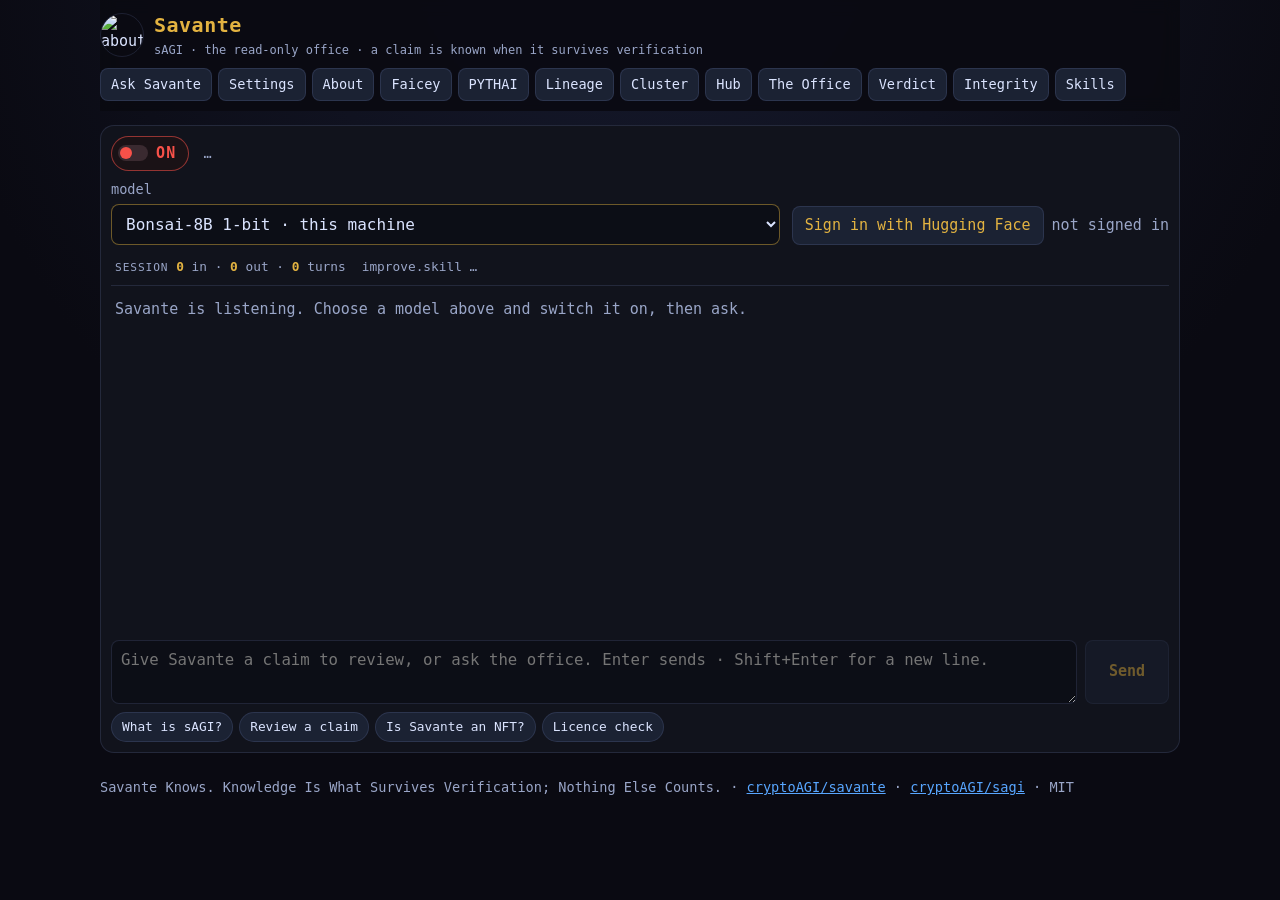
==== commit 600e4e24: "space: the Lineage room — Savante reviews mindX's training lineage (PYTHAI/mindXascension), one gene" ====
--- a/space/index.html
+++ b/space/index.html
@@ -26,6 +26,7 @@
     <button data-go="about">About</button>
     <button data-go="faicey">Faicey</button>
     <button data-go="pythai">PYTHAI</button>
+    <button data-go="lineage">Lineage</button>
     <button data-go="cluster">Cluster</button>
     <button data-go="hub">Hub</button>
     <button data-go="office">The Office</button>
@@ -309,6 +310,26 @@
     <pre id="pyout" class="out"></pre>
   </section>
 
+  <section data-room="lineage" hidden>
+    <p><b>mindX's lineage, under review.</b> <a href="https://huggingface.co/datasets/PYTHAI/mindXascension" target="_blank"
+      rel="noopener">PYTHAI/mindXascension</a> publishes every generation mindX has trained on its own memory, accepted,
+      refused and failed. The claim under review is one per generation: <i>generation N is what its record says</i>.
+      Your browser reads the record, fetches the adapter and recomputes its sha256; what a browser cannot recompute (the
+      imprint, the merge, a chain anchor) is stated as not yet known, with the experiment that would decide it. Public GETs
+      only — this room has no write path.</p>
+    <div class="row"><button id="lngo" class="primary">Read the lineage</button>
+      <select id="lnfilter"><option value="all">all</option><option value="accepted">accepted</option>
+        <option value="refused">refused</option><option value="failed">failed</option></select>
+      <input id="lnq" placeholder="gen…" spellcheck="false">
+      <button id="lnall">Recompute every adapter (~7.4 MB each)</button></div>
+    <p id="lnnote" class="muted"></p>
+    <div class="tablewrap"><table><thead><tr><th>gen</th><th>the gate said</th><th>imprint Δ</th><th>adapter</th>
+      <th>merged</th><th>sha256 here</th><th>Savante</th></tr></thead><tbody id="lnrows"></tbody></table></div>
+    <p class="muted">Select a generation to review it in the five-field contract.</p>
+    <pre id="lnout" class="out"></pre>
+    <p><a id="lnpublic" target="_blank" rel="noopener" hidden>Post this review publicly on the Hub →</a></p>
+  </section>
+
   <section data-room="cluster" class="cluster-room" hidden>
     <h2>cpu.cluster</h2>
     <p class="muted">Visitors' browsers lend <b>savanteML</b> (Savante's engine: bankML in WebAssembly, the model verified
@@ -319,7 +340,8 @@
       the model's parameters / 10⁹, counted from the receipt and bounded by the host. One token through Bonsai-1.7B is
       1.72 ITE. The same work counts the same on any CPU, RAM or GPU, so a slower machine earns no more for the same
       tokens. Core-, GPU- and RAM GB-seconds are kept beside it as the record of where the work came from.
-      <b>Payment</b>: a host may pay matured ITE per kITE (1,000 ITE) in <b>BANKON PAI</b> through paymint. PAI is
+      <b>Payment</b>: a host may pay matured ITE per kITE (1,000 ITE) in <b>BANKON PAI</b> through paymint: a USD basket of USDC, USDT and
+      DAI / USDS, averaged at 18 decimals, so one PAI is one dollar. PAI is
       <b>not deployed on any chain yet</b>, so nothing is payable today, but what you give is measured and kept.</p>
     <h3 class="histhead">the pool</h3>
     <div id="clpool" class="note">—</div>
@@ -429,6 +451,7 @@
 <script type="module" src="app.js"></script>
 <script type="module" src="faicey.js"></script>
 <script type="module" src="pythai.js"></script>
+<script type="module" src="lineage.js"></script>
 <script type="module" src="cluster.js"></script>
 </body>
 </html>
--- a/space/style.css
+++ b/space/style.css
@@ -153,6 +153,7 @@
 table.sortable th[data-k]:hover { color: var(--amber); }
 tr.pick { cursor:pointer; }
 tr.pick:hover td { background: rgba(88,166,255,.08); }
+tr.pick.sel td { background: rgba(88,166,255,.14); }
 td.ok { color: var(--green); } td.warn { color: var(--amber); } td.bad { color: var(--red); }
 #pyfilter { max-width: 320px; }
 td.ok, td.warn, td.bad { white-space:nowrap; }
